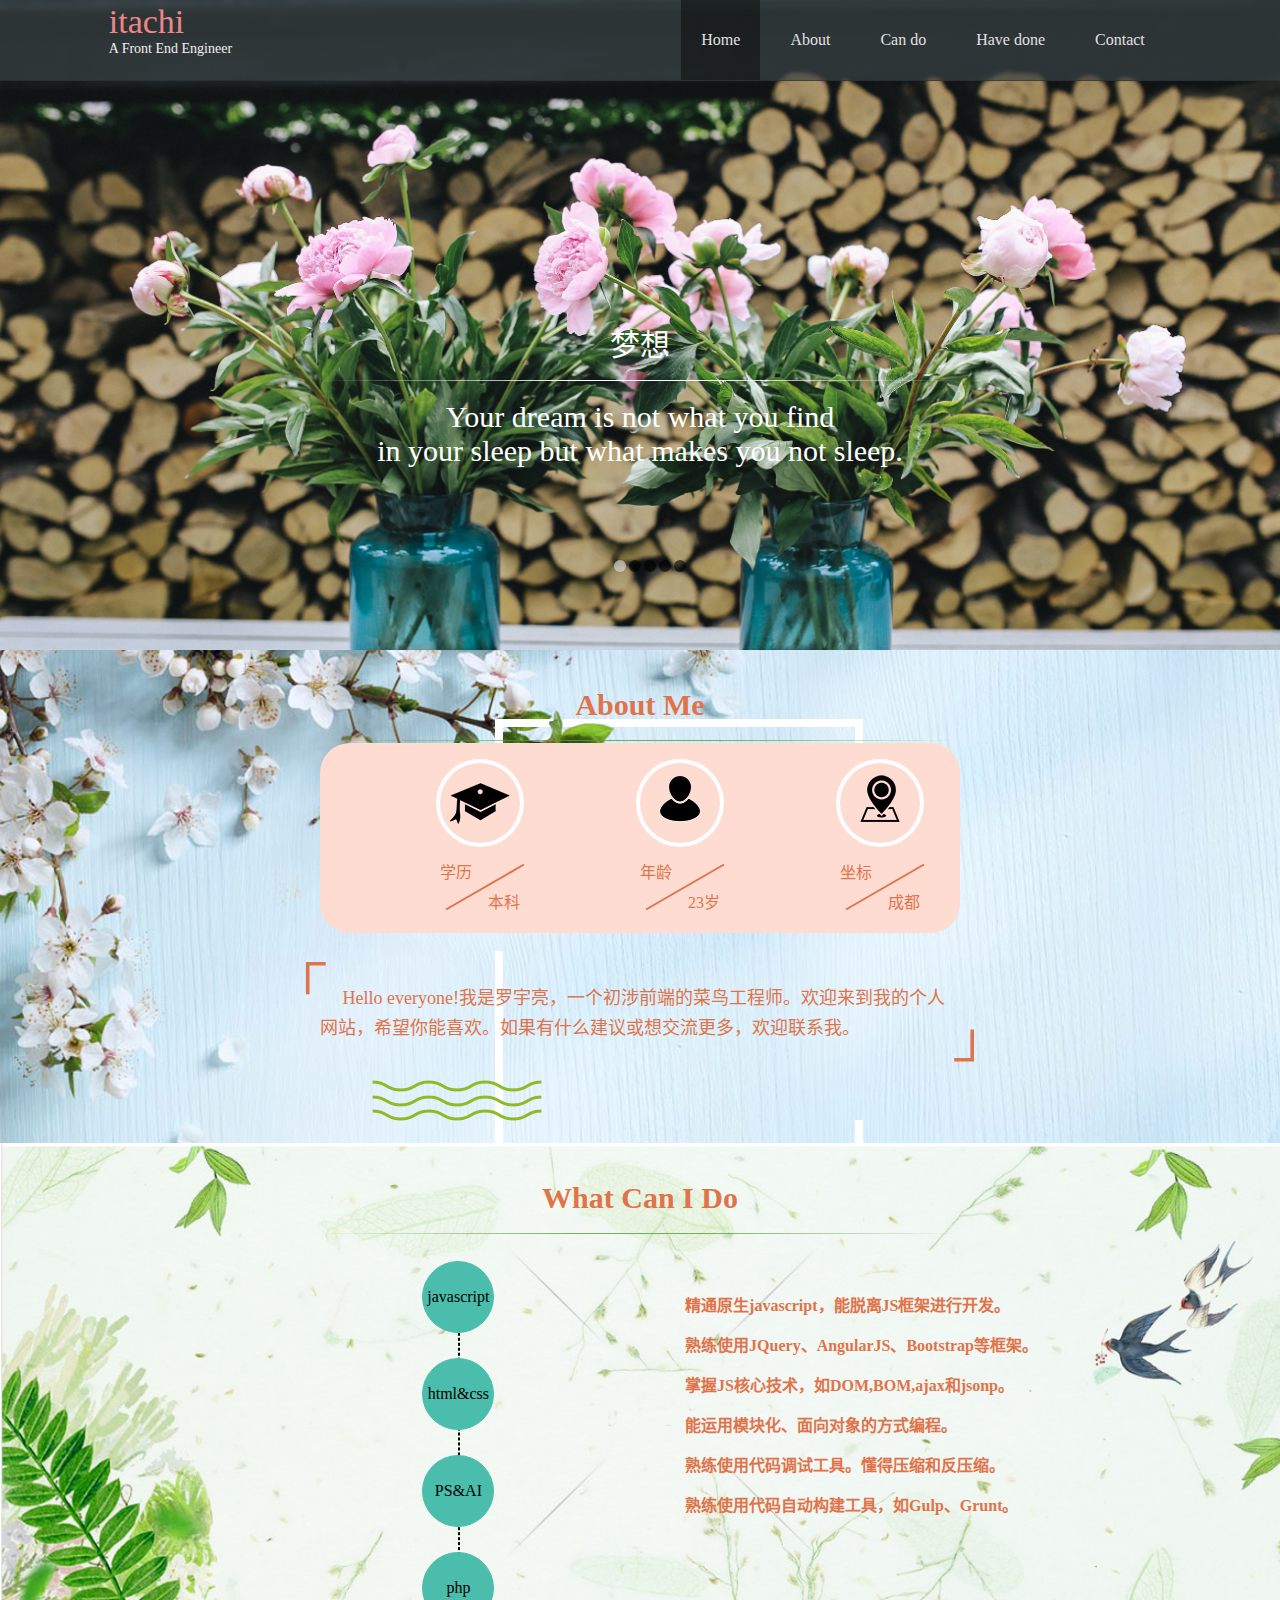
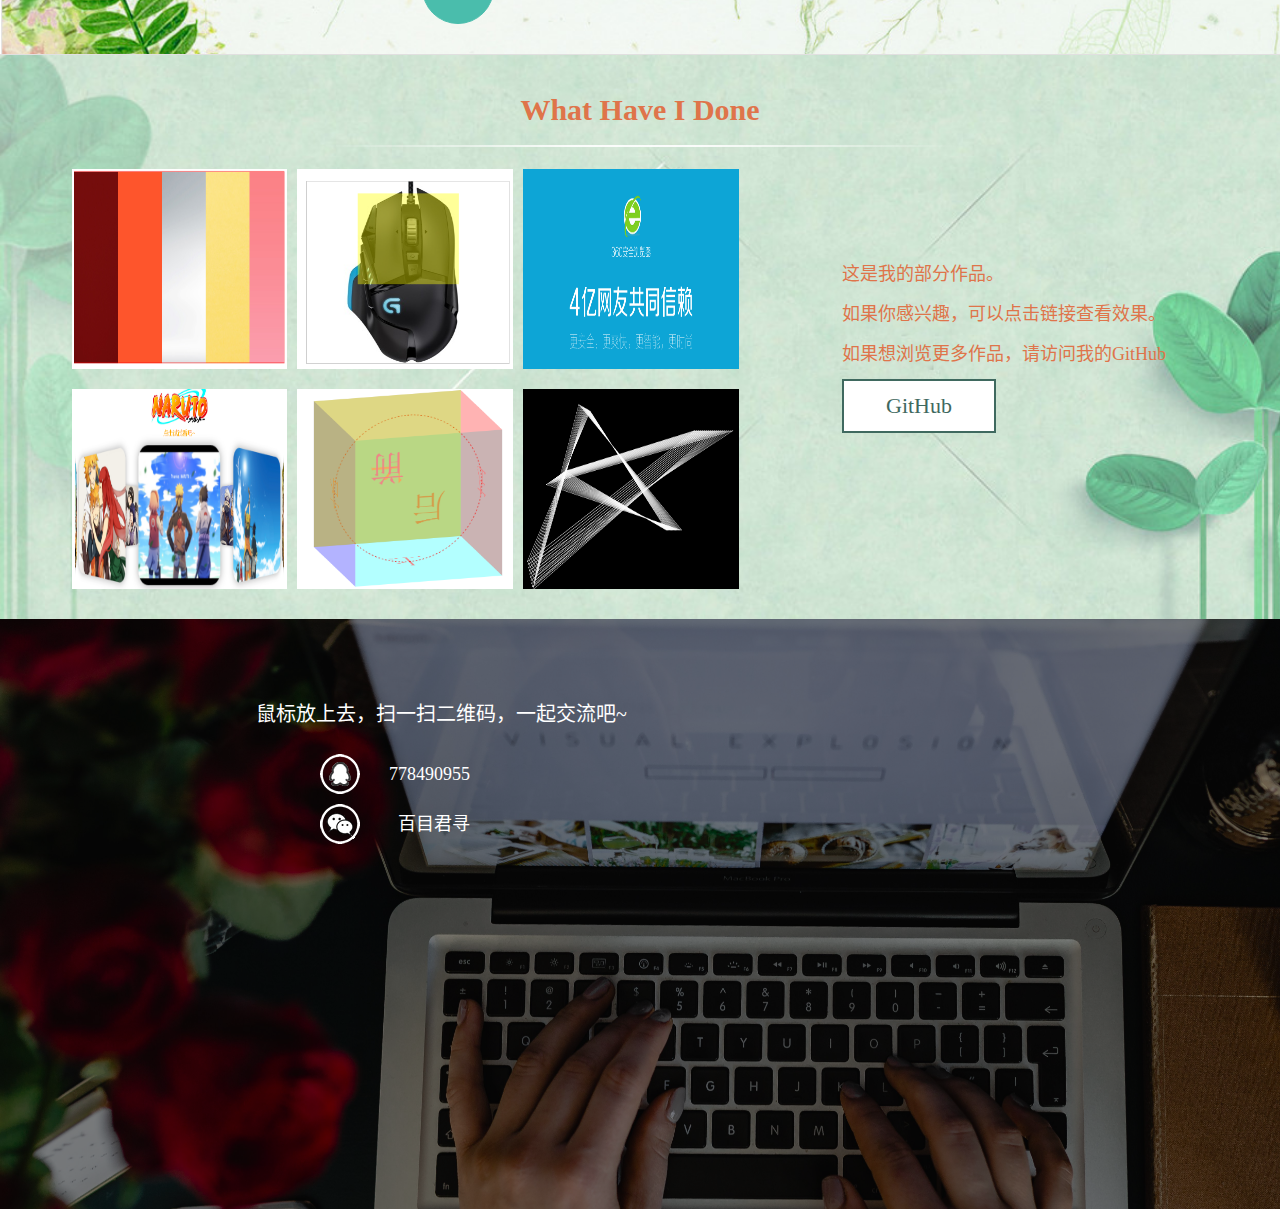
==== index.html @ f3122256 "第一次" ====
<!DOCTYPE html>
<html lang="zh-CN">
<head>
	<meta charset="utf-8">
	<meta http-equiv="X-UA-Compatible" content="IE=edge">
	<meta name="viewport" content="width=device-width, initial-scale=1">
	<title>个站</title>
	<link rel="stylesheet" type="text/css" href="css/itachi.css">
	
</head>
<body>
<!-- 导航栏 -->
	<div id="nav">
				<div class="nav-left">
					<h1 class="cssaccc1d8a619233 it">itachi</h1>
					<h2>A Front End Engineer</h2>
				</div>
				<nav>
					<ul>
						<li class="li-chg banner scroll-chg"><a href='#banner'>Home</a></li>
						<li class="li-chg about"><a href='#about'>About</a></li>
						<li class="li-chg cando"><a href='#cando'>Can do</li>
						<li class="li-chg havedone"><a href='#havedone'>Have done</a></li>
						<li class="li-chg contact"><a href='#contact'>Contact</a></li>
					</ul>
				</nav>
				<div class="nav-mini">
					<div class="menu-cont"><div class="nav-menu"><div class="nav-menu-mask"></div></div></div>
					<ul>
						<li class="li-chg2 banner">Home</li>
						<li class="li-chg2 cando">Can do</li>
						<li class="li-chg2 havedone">Have done</li>
						<li class="li-chg2 about">About</li>
						<li class="li-chg2 contact">Contact</li>
					</ul>
				</div>
	</div>

	<div id="banner">
				<div id="bg"></div>
				<div>
					<div class="bg-1 bg">
						<h3 class="w">梦想</h3>
						<div class="gradi"></div>
						<h4 class="y">Your dream is not what you find<br>in your sleep but what makes you not sleep. </br></h4>
					</div>
					<div class="bg-2 bg">
						<h3 class="w">现实</h3>
						<div class="gradi"></div>
						<h4 class="y">「世界は美しくなんかない。そしてそれ故に。美しい」</h4>
					</div>
					<div class="bg-3 bg">
						<h3 class="w">未来</h3>
						<div class="gradi"></div>
						<h4 class="y">「すべてを失ゎれようとも未来が残っている」</h4>
					</div>	
					<div class="bg-4 bg">
						<h3 class="w">「ここはタフな世界だ。」</h3>
						<div class="gradi"></div>
						<h4 class="y">「希望のあるところには必ず試練があるものだから。」</h4>
					</div>
					<div class="bg-5 bg">
						<h3 class="w">「元気いますか。」</h3>
						<div class="gradi"></div>
						<h4 class="y">「その大切な人を見つけたか。いつか夢は叶いますか。」</h4>
					</div>
				</div>
				<ul class="ban-btn">
					<li></li>
					<li></li>
					<li></li>
					<li></li>
					<li></li>
				</ul>
	</div>
	
	<div id="about" class="clearfix">
				<h2>About Me</h2>
				<div class="gradi-1"></div>
				<div class="about_list_content">
							<div class="about_list about_list1">
								<div class="about_list_eg about_en_edu"></div>
								<div class="about_list_cn about_cn_edu">学历<p>本科</p></div>
							</div>
		                    <div class="about_list">
		                        <div class="about_list_eg about_en_age"></div>
		                        <div class="about_list_cn about_cn_age">年龄<p>23岁</p></div>
		                    </div>
		                    <div class="about_list">
		                        <div class="about_list_eg about_en_loc"></div>
		                        <div class="about_list_cn about_cn_loc">坐标<p>成都</p></div>
		                    </div>
						</div>
						<div class="about_info"><span class='sl'>┌</span><p>&nbsp&nbsp&nbsp&nbsp&nbspHello everyone!我是罗宇亮，一个初涉前端的菜鸟工程师。欢迎来到我的个人网站，希望你能喜欢。如果有什么建议或想交流更多，欢迎联系我。<p><span class='sr'>┘</span></div>
	</div>
	
	<div id="cando">
				<h2>What Can I Do</h2>
				<div class="gradi-1"></div>
				<div class="cont clearfix">
						<div class="cont-l">
						<div class="line"></div>
						<ul class="list">
							<li><span>javascript</span></li>
							<li><span>html&css</span></li>
							<li><span>PS&AI</span></li>
							<li><span>php</span></li>
						</ul>
						</div>
						<div class="cont-r">
							<ul class="main selected">
								<li>精通原生javascript，能脱离JS框架进行开发。</li>
								<li>熟练使用JQuery、AngularJS、Bootstrap等框架。</li>
								<li>掌握JS核心技术，如DOM,BOM,ajax和jsonp。</li>
								<li>能运用模块化、面向对象的方式编程。</li>
								<li>熟练使用代码调试工具。懂得压缩和反压缩。</li>
								<li>熟练使用代码自动构建工具，如Gulp、Grunt。</li>
							</ul>
							<ul class="main">
								<li>精通html+css,能写出兼容各主流浏览器的页面。</li>
								<li>了解w3c标准，了解标签语义化。</li>
								<li>掌握HTML5和CSS3技术，能用新的标签和样式写出<br>更适合现代浏览器的页面。</br></li>
								<li>熟悉响应式布局和屏幕适配技术。</li>
							</ul>
							<ul class="main">
								<li>熟练使用photoshop实现页面的切割和导出。</li>
								<li>能用ps、AI进行简单的平面设计。</li>
								<li>具备较好的美术基础和审美能力，熟悉当前的设计<br>风格和趋势，对色彩敏感</br></li>
							</ul>
							<ul class="main">
								<li>了解PHP常用语法，能阅读PHP文件，便于交互。</li>
								<li>能够独立阅读英语技术文档</li>
							</ul>
						</div>
					</div>
			</div>

			<div id="havedone">
				<h2>What Have I Done</h2>
				<div class="gradi-2"></div>
				<div class="done-left">
					<ul>
						<li>
							<a href="images/demo/hover.jpg" targrt="_blank"><img src="img/accordion.png"  alt="Hover CSS3" /></a>
							<div class="demo-mask">
								<a href="images/demo/hover.jpg" target="_blank" class="demo-link" class="picPos"></a>
							</div>
						</li>
						<li>
							<a href="images/demo/CSS3layout.jpg" targrt="_blank"><img src="img/magnifer.png" alt="CSS3 Layout" /></a>
							<div class="demo-mask">
								<a href="images/demo/CSS3layout.jpg" target="_blank" class="demo-link" class="picPos"></a>
							</div>
							</li>
						<li>
							<a href="images/demo/auto-serve.jpg" targrt="_blank"><img src="img/360.png"/></a>
							<div class="demo-mask">
								<a href="images/demo/auto-serve.jpg" target="_blank" class="demo-link" class="picPos"></a>
							</div>
						</li>
						<li>
							<a href="images/demo/nanling.jpg" targrt="_blank"><img src="img/rotate.png"/></a>
							<div class="demo-mask">
								<a href="images/demo/nanling.jpg" target="_blank" class="demo-link" class="picPos"></a>
							</div>
						</li>
						<li>
							<a href="images/demo/hn.png" targrt="_blank"><img src="img/3Dbox.png"/></a>
							<div class="demo-mask">
								<a href="images/demo/hn.png" target="_blank" class="demo-link" class="picPos"></a>
							</div>
						</li>
						<li>
							<a href="images/demo/chuzhou.png" targrt="_blank"><img src="img/canvas.png"/></a>
							<div class="demo-mask">
								<a href="images/demo/chuzhou.png" target="_blank" class="demo-link" class="picPos"></a>
							</div>
						</li>
					</ul>
				</div>
				<div class="done-right">
					<div class="text">
						<p>这是我的部分作品。</p>
						<p>如果你感兴趣，可以点击链接查看效果。</p>
						<p>如果想浏览更多作品，请访问我的GitHub</p>
						<a class="btn" href="" target="_blank">GitHub</a>
					</div>
				</div>
			</div>

			<div id="contact">
				<div id="con-mask"></div>
				<div class="con-cont">
					<div id="con-p"><p>鼠标放上去，扫一扫二维码，一起交流吧~</p></div>
					<div class="con-left">
						<p id="p1"><span>778490955</span></p>
						<p id="p2"><span>百目君寻</span></p>
					</div>
					<div class="con-right">
						<img src="img/qq.png" alt="QQ二维码" id="qr1">
						<img src="img/weixin.png" alt="微信二维码" id="qr2">
					</div>
				</div>
			</div>
		</div>

	<script src="js/jquery.min.js"></script>
	<script type="text/javascript" src="js/base.js"></script>
</body>
</html>
---- css/itachi.css ----
body,div,dl,dt,dd,ul,ol,li,h1,h2,h3,h4,h5,h6,pre,code,form,fieldset,legend,input,button,textarea,p,blockquote,th,td { margin:0; padding:0; }
h1, h2, h3, h4, h5, h6 { font-weight:normal; font-size:100%; }
ol,ul,li { list-style:none; }
a { color:#555; text-decoration:none; }
a:hover { text-decoration:none; }
.clearfix:after{content: '';display: block;height: 0;line-height: 0;visibility: hidden;clear: both;zoom:1;}


.section {
    position: relative;
   
}

#nav{width:100%;height:80px;background-color:rgba(57,66,69,0.7);position:absolute;top:0;left:0;z-index:2;border-bottom:1px solid rgba(37,42,45,0.5);}
.nav-left{float:left;width:180px;height:80px;margin-left:8.5%;cursor:default;}
.it{font-size: 34px;color:#EE8687;margin-top: 3px;}
.nav-left h2{font:300 14px "Microsoft Yahei";color:rgb(241,241,241);}
nav{float:right;margin-right:9%;}
.li-chg{float:left;height:80px;padding:0 20px;font:400 16px/80px "Raleway47dda9cb16814";margin-left:10px;
	cursor:pointer;}
.li-chg a{color:rgb(225,225,225);}
.li-chg:hover{background:rgba(0,0,0,0.4);color:#fff;}
.scroll-chg{background:rgba(0,0,0,0.4);color:#fff;}
.nav-mini{position:absolute;right:0px;top:0;background:rgba(57,66,69,0.7);}
.menu-cont{width:90px;height:60px;overflow:hidden;display:none;}
.nav-menu{width:40px;height:35px;background:url(../img/menu.gif) no-repeat;background-size:90%;margin-top:13px;margin-left:25px;display:none;}
.nav-menu-mask{width:100%;height:100%;background:rgba(0,0,0,0.05);}
.nav-mini ul{background:#333;border-radius:5px;display:none;}
.nav-mini li{height:35px;line-height:35px;width:90px;margin:2px 0;background:rgba(57,66,69,0.7);color:#ddd;text-align:center;cursor:pointer;}

/* bg */
#bg{width:100%;height:650px;background:url(../img/bg-0.jpg) center center no-repeat rgba(0,0,0,0.8);background-size:cover;}
.bg{width:100%;height:650px;background:rgba(0,0,0,0.2);position:absolute;top:0;left:0; text-align:center;color:#fff;background-size:cover;}
.bg h3{text-align:center;position:absolute;width:90%;font:30px "Tahoma";top:320px;transition:all 2s;opacity:0;}
.gradi{width:100%;height:1px;background:rgba(255,255,255,0) 
	linear-gradient(to right,rgba(255,255,255,0) 0%,rgba(255,255,255,0) 25%,rgba(255,255,255,1) 45%,
		rgba(255,255,255,1) 55%,rgba(255,255,255,0) 75%,rgba(255,255,255,0) 100%);
	position:absolute;top:380px;}
.bg h4{text-align:center;position:absolute;font:30px "Raleway47dda9cb16814";width:90%;top:400px;transition:all 2s;opacity:0;}
.bg-2 .bg-3 .bg-4 .bg-5{display: none;}
.bg .y{left:1%;}
.bg .w{left:-3%;}

/******************/
.bg-1 h3{left:-6%;}
.bg-1 h3.bgchg{left:5%;opacity:1;}
.bg-1 h4{left:1%;}
.bg-1 h4.bgchg{left:5%;opacity:1;}

.bg-2 h3{top:200px;}
.bg-2 h3.bgchg{top:310px;opacity:1;}
.bg-2 h4{top:470px;}
.bg-2 h4.bgchg{top:390px;opacity:1;}

.bg-3 h3{left:-6%;top:230px;}
.bg-3 h3.bgchg{left:-3%;top:310px;opacity:1;}
.bg-3 h4{left:6%;top:470px;}
.bg-3 h4.bgchg{left:1%;top:390px;opacity:1;}

.bg-4 h3{top:310px;}
.bg-4 h3.bgchg{top:310px;opacity:1;}
.bg-4 h4{top:470px;}
.bg-4 h4.bgchg{top:390px;opacity:1;}

.bg-5 h3{top:200px;}
.bg-5 h3.bgchg{top:310px;opacity:1;}
.bg-5 h4{left:10%;}
.bg-5 h4.bgchg{left:1%;opacity:1;}
.ban-btn{width:75px;height:12px;position:absolute;top:560px;left:47.7%;}
.ban-btn li{float:left;width:12px;height:12px;margin-left:3px;border-radius:6px;background:rgba(0,0,0,0.6);cursor:pointer;}
.ban-btn li:first-child{background:rgba(225,225,225,0.6);}

/* about */
#about{background:url(../img/bg-a.jpg); padding-top: 30px;height:100%;}
.about_list_content {
	margin: 0 auto;
	width: 50%;
	height: 150px;
	padding: 20px 0;
	border-radius: 30px;
	background: #fedcd2;
}
.about_list {
	float: left;
	margin-left: 120px;
	cursor: pointer;
}
#about_list1 {
	margin-left: 60px;
}
.about_list:hover .about_list_eg {
	background: rgba(255,255,255,1);
	color: #702fa8;
	box-shadow: 0 0 0 8px rgba(255,255,255,0.3);
}
.about_list_eg {
	width: 80px;
	height: 80px;
	box-shadow: 0 0 0 4px rgba(255,255,255,1);
	border-radius: 50%;
	overflow: hidden;
	color: #df744a;
	-webkit-transition: background 1s, color 1s, box-shadow 1s;
	transition: background 1s, color 1s, box-shadow 1s;
}
.about_list_eg:before {
	display: block;
	line-height: 130px;
	text-align: center;
}
.about_en_edu:before{
	content: url(../img/education.png);
}
.about_en_age:before {
	content: url(../img/age.png);
}
.about_en_loc:before {
	content: url(../img/location.png);
}
.about_list_cn {
	padding-top: 20px;
	position: relative;
	color: #df744a;
	font:400 16px/20px 微软雅黑;
}
.about_list_cn p {
	padding-top: 10px;
	text-align: right;
	font-size: 16px;
}
.about_list_cn p:before {
	display: block;
	content: "";
	position: absolute;
	background: #df744a;
	height: 2px;
	width: 90px;
	bottom: 25px;
	-webkit-transform: rotate(-30deg);
	transform: rotate(-30deg);
}
.about_info {
	margin: 50px auto 0px;
	height: 160px;
	width: 50%;
	position: relative;
}
.about_info span{font-size: 50px;color:#df744a;position:absolute;}
.sl{left:-30px;top:-50px;}
.sr{right:-30px;}
.about_info p{font:300 18px/30px 微软雅黑;color:#df744a;}
#about h2,#cando h2,#havedone h2{font:700 30px/50px "Raleway47dda9cb16814";text-align:center;
color:#df744a;}
#havedone h2 .current{opacity: 1;transition:all 1s;}



/* cando */
#cando{background: url(../img/summer.png) no-repeat;background-size: cover;padding: 30px 0;height: 100%;}
.cont{width:70%;margin:0 auto;}
.gradi-1{width:100%;height:1px;
	background:rgba(0,0,0,0) linear-gradient(to right,rgba(0,0,0,0) 0%,rgba(0,0,0,0) 25%,rgba(84,157,60,0.8) 45%,
		rgba(84,157,60,0.8) 55%,rgba(0,0,0,0) 75%,rgba(0,0,0,0) 100%);margin:10px 0 2px 0;}
.cont-l{float:left;position: relative;}
.cont-r{float:right;height:200px;margin-top: 50px;line-height:40px;}
.list li{font-size: 16px;height: 70px;width: 70px;border-radius: 50%;background:#4ABDAC;border:1px solid #4ABDAC;
	text-align: center;line-height: 70px;margin-top:25px;margin-left:80%;float:left;position:relative;cursor: pointer;}
.line{border:1px dashed;height:80%;position: absolute;right:7%;top:42px;}
.main{margin-right: 50px;display: none;color:#df744a;font-weight: 600;}
.list li.active{background:#EE8687;}
.cont-r .main.selected{display:block;}

#contact{height:590px;width:100%;position:relative;background: url(../img/bg-0.jpg);background-size: cover;}

.con-cont{overflow:hidden;z-index:1;position:absolute;
	left:0;top:0;width:100%;}
#con-mask{width:100%;height:100%;
background:rgba(0,0,0,0.5);z-index:0;
position:absolute;left:0;top:0;}
.con-left{float:left;margin-left:25%;margin-top:20px;width:150px;}
.con-left p{height:50px;color: #fff;
cursor:pointer;}
#con-p{margin-left:20%;font-size: 20px;
margin-top:80px;line-height:30px;color:#fff;}
#p1{background:url(../img/icon_qq.png) no-repeat left center;}
#p2{background:url(../img/icon_weixin.png) no-repeat left center;}
.con-right{float:right;margin-right:10%;width:287px;height:500px;margin-top:-60px;background:url(../img/phone.png) no-repeat center center;position:relative;
	transition:all 0.6s;opacity:0;margin-right:-100px; }
.con-left span{float:right;line-height: 50px;font-size: 18px;}
.con-right img{width:150px;height:150px;position:absolute;top:120px;left:40px;}
.in{opacity: 1;margin-right:100px;}
#qr1,#qr2{display:none;}

/* havedo */
#havedone{border-top:1px solid #e1e0e0;overflow: hidden;background:url(../img/yezi.png) no-repeat;
	background-size: cover;position: relative;padding: 30px 0;}
.done-left{width:64%;float:left;}
.gradi-2{width:100%;height:2px;
background:rgba(0,0,0,0) linear-gradient(to right,rgba(0,0,0,0) 0%,rgba(0,0,0,0) 25%,rgba(255,255,255,0.9) 45%,
		rgba(255,255,255,0.9) 55%,rgba(0,0,0,0) 75%,rgba(0,0,0,0) 100%);margin:10px 0 2px 0;}
#havedone ul{width:85%;height:auto;margin:0 auto;}
#havedone li{float:left;width:31%;margin-left:1.45%;margin-top:20px;
	overflow:hidden;position:relative;height:200px;}
#havedone img{width:100%;height:200px;
	transition:all 1s;
	-moz-transition:all 1s;
	-ms-transition:all 1s;
	-webkit-transition:all 1s;
	-o-transition:all 1s;}
.demo-mask{width:100%;height:100%;background:rgba(0,0,0,0);position:absolute;top:0;left:0;z-index:1;opacity:0;
	transition:all 1s;
	-moz-transition:all 1s;
	-ms-transition:all 1s;
	-webkit-transition:all 1s;
	-o-transition:all 1s;}
.demo-link{display:block;width:50px;height:50px;border:1px solid #fff;border-radius:4px;
	background:url(../img/icon_pre.png) no-repeat center center;background-size:50%;;position:absolute;
	top:41%;left:42%;transition:all 1s;}
#havedone li:hover .demo-mask{background:rgba(236,141,142,0.4);opacity:1;}
#havedone li:hover img{
	transform:scale(1.1,1.1);
	-moz-transform:scale(1.1,1.1);
	-ms-transform:scale(1.1,1.1);
	-webkit-transform:scale(1.1,1.1);
	-o-transform:scale(1.1,1.1);}
.done-right{float:right;position: relative;width:35%;height:300px;}
.text{position: absolute;top:100px;left:0;}
.done-right p{margin:10px 0 0 10px;font:300 18px/30px "microsoft yahei";color:#df744a;}
.btn{width: 150px;margin: 10px 10px;height: 50px;line-height: 50px;text-align: center;border: 2px solid #3f695f;background: #fff;
    font-size: 22px;color: #3f695f;display: block;}

@media screen and (max-width:500px){
	.it,.f{margin:7px 0 3px 3px;}
	.cont{width:90%;}
	.list li{margin-left:10px;height: 65px;width:65px;line-height: 65px;margin-top: 20px;font-size: 12px;}
	.cont-r{margin-top: 10px;line-height: 30px;}
	.main{margin-right: 0;}
	.con-right{margin-top:1px;margin-right:-30px;}
	.done-left{width:100%;float:none;}
	#havedone ul{width:100%;}
	#havedone li{width: 47%;height:180px;margin-left: 2%;}
	.done-right{float:left;width:100%;}
	.text{top:0;}
}
@media screen and (max-width:1000px){
	.nav-left{width:80px;}
	.nav-left h1{font-size:20px;}
	.nav-left h2{font-size:10px;}
	.li-chg{padding:0 10px;margin-left:0;}
}
@media screen and (max-width:700px){
	#nav{height:60px;}
	nav{display:none;}
	.nav-menu,.menu-cont{display:block;}
	.nav-left{width:180px;height:60px;}
	.nav-left h1{font-size:30px;margin-top:6px;}
	.line{display:none;}
	.about_list_content{width:80%;}
	.about_list_eg{width:70px;height:70px;}
	.about_list{margin-left: 20px;}
	.about_list_cn p:before{width: 60px;}
	.about_info{width: 90%;}
}
@media screen and (min-width:1000px){
.r{width:40%;margin-right: 5%;}
.r li a{height:80px;font:100 16px/50px "microsoft yahei";}
}
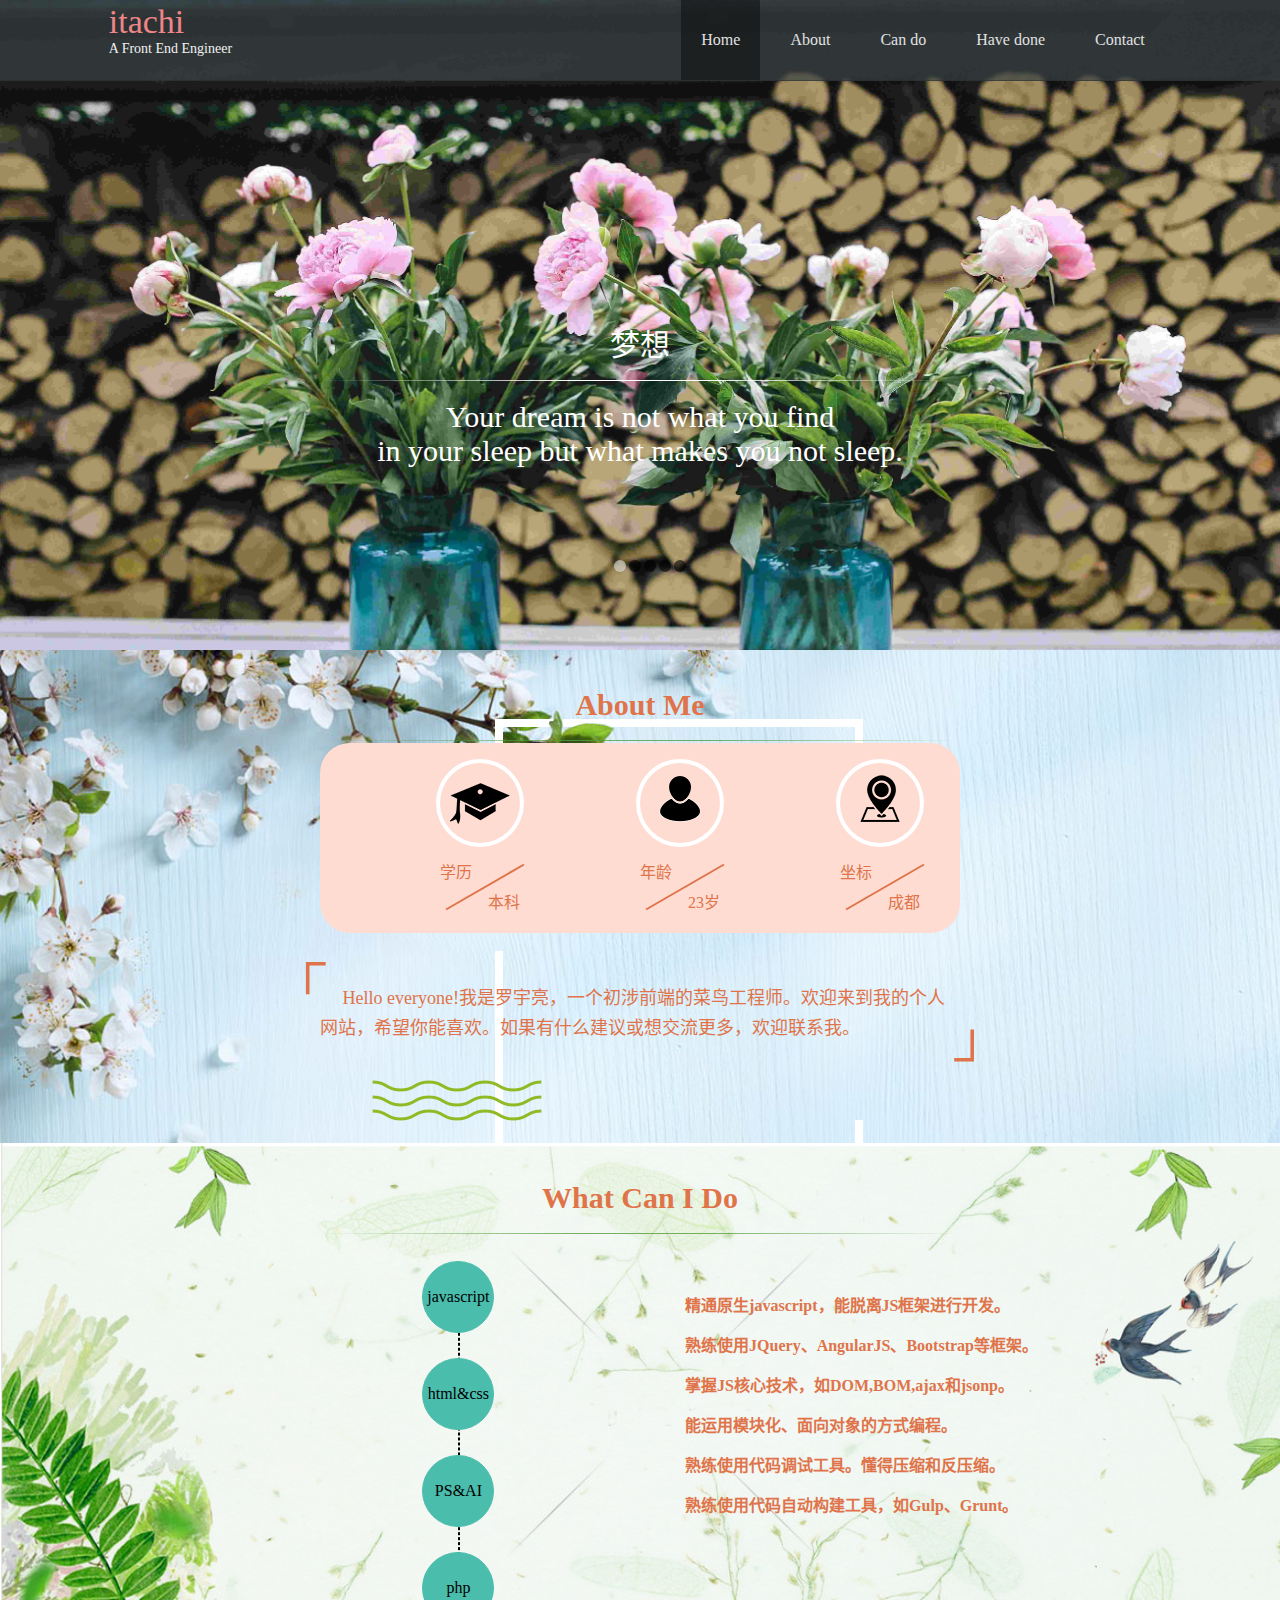
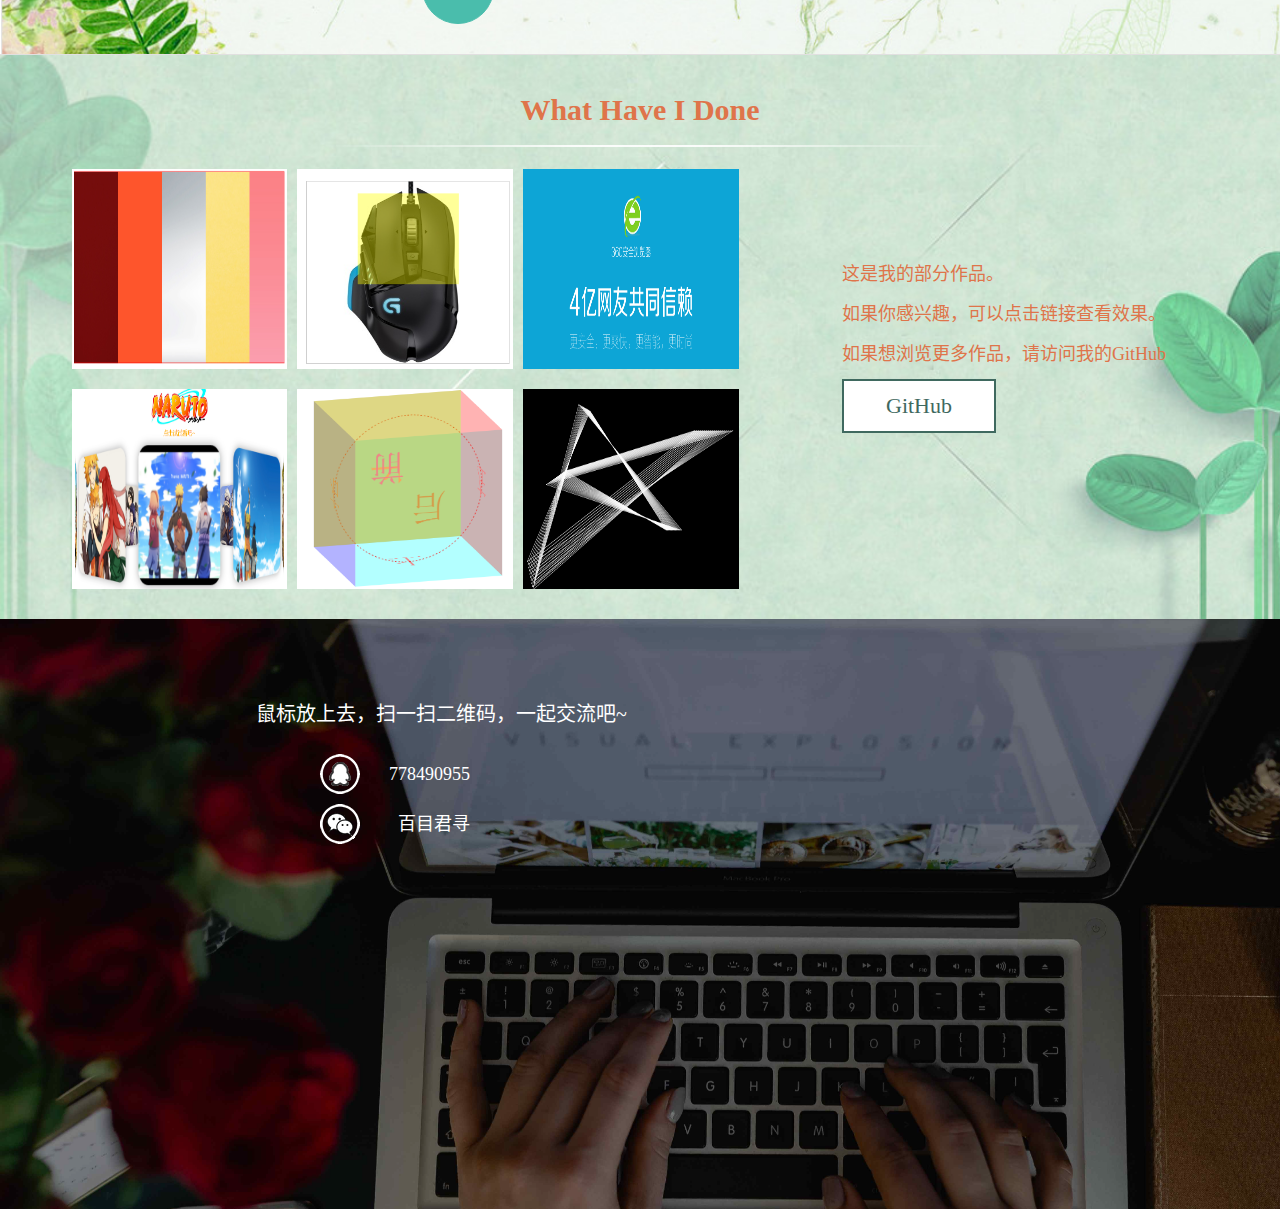
==== commit 6d71ebee: "第二次’" ====
--- a/index.html
+++ b/index.html
@@ -5,8 +5,7 @@
 	<meta http-equiv="X-UA-Compatible" content="IE=edge">
 	<meta name="viewport" content="width=device-width, initial-scale=1">
 	<title>个站</title>
-	<link rel="stylesheet" type="text/css" href="css/itachi.css">
-	
+	<link rel="stylesheet" type="text/css" href="css/itachi.css">	
 </head>
 <body>
 <!-- 导航栏 -->
--- a/css/itachi.css
+++ b/css/itachi.css
@@ -4,12 +4,6 @@
 a { color:#555; text-decoration:none; }
 a:hover { text-decoration:none; }
 .clearfix:after{content: '';display: block;height: 0;line-height: 0;visibility: hidden;clear: both;zoom:1;}
-
-
-.section {
-    position: relative;
-   
-}
 
 #nav{width:100%;height:80px;background-color:rgba(57,66,69,0.7);position:absolute;top:0;left:0;z-index:2;border-bottom:1px solid rgba(37,42,45,0.5);}
 .nav-left{float:left;width:180px;height:80px;margin-left:8.5%;cursor:default;}
@@ -29,7 +23,7 @@
 .nav-mini li{height:35px;line-height:35px;width:90px;margin:2px 0;background:rgba(57,66,69,0.7);color:#ddd;text-align:center;cursor:pointer;}
 
 /* bg */
-#bg{width:100%;height:650px;background:url(../img/bg-0.jpg) center center no-repeat rgba(0,0,0,0.8);background-size:cover;}
+#bg{width:100%;height:650px;background:url(../img/bg-0.jpeg) center center no-repeat rgba(0,0,0,0.8);background-size:cover;}
 .bg{width:100%;height:650px;background:rgba(0,0,0,0.2);position:absolute;top:0;left:0; text-align:center;color:#fff;background-size:cover;}
 .bg h3{text-align:center;position:absolute;width:90%;font:30px "Tahoma";top:320px;transition:all 2s;opacity:0;}
 .gradi{width:100%;height:1px;background:rgba(255,255,255,0) 
@@ -170,7 +164,7 @@
 .list li.active{background:#EE8687;}
 .cont-r .main.selected{display:block;}
 
-#contact{height:590px;width:100%;position:relative;background: url(../img/bg-0.jpg);background-size: cover;}
+#contact{height:590px;width:100%;position:relative;background: url(../img/bg-0.jpeg);background-size: cover;}
 
 .con-cont{overflow:hidden;z-index:1;position:absolute;
 	left:0;top:0;width:100%;}
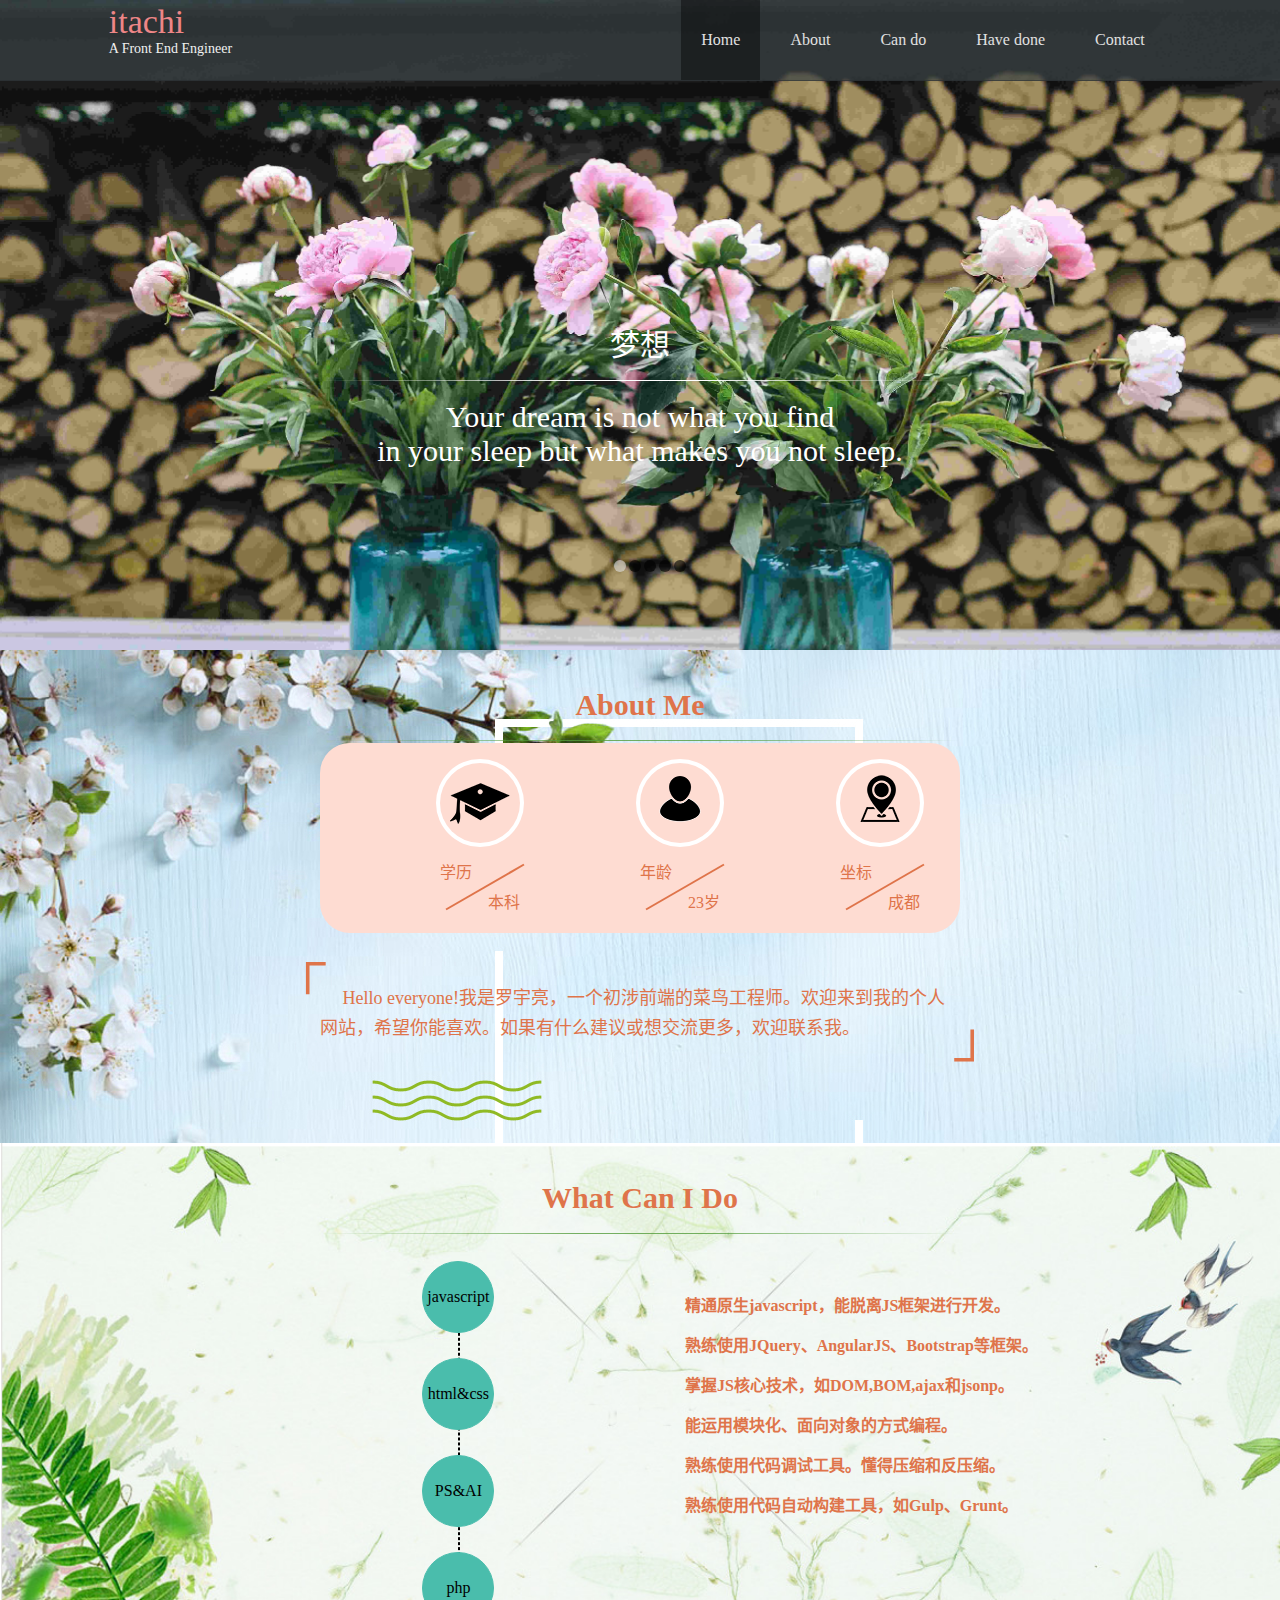
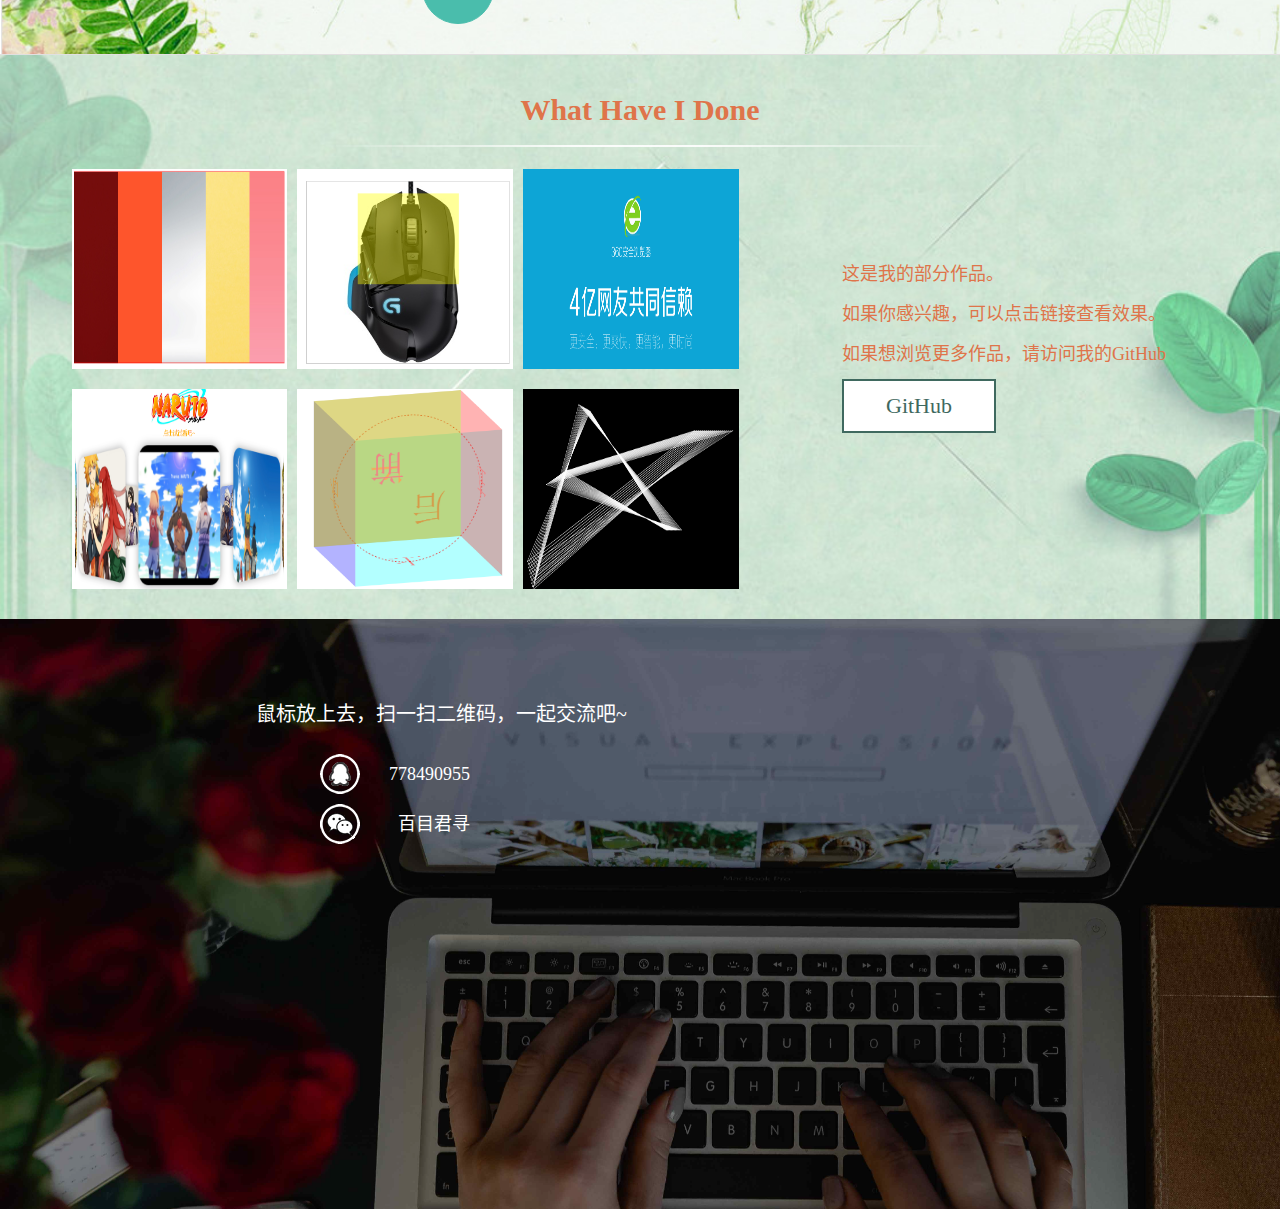
==== commit 06fa3670: "third" ====
--- a/index.html
+++ b/index.html
@@ -140,39 +140,39 @@
 				<div class="done-left">
 					<ul>
 						<li>
-							<a href="images/demo/hover.jpg" targrt="_blank"><img src="img/accordion.png"  alt="Hover CSS3" /></a>
-							<div class="demo-mask">
-								<a href="images/demo/hover.jpg" target="_blank" class="demo-link" class="picPos"></a>
-							</div>
-						</li>
-						<li>
-							<a href="images/demo/CSS3layout.jpg" targrt="_blank"><img src="img/magnifer.png" alt="CSS3 Layout" /></a>
-							<div class="demo-mask">
-								<a href="images/demo/CSS3layout.jpg" target="_blank" class="demo-link" class="picPos"></a>
+							<img src="img/accordion.png"  />
+							<div class="demo-mask">
+								<a href="demo/sfq.html" target="_blank" class="demo-link"></a>
+							</div>
+						</li>
+						<li>
+							<img src="img/magnifer.png" />
+							<div class="demo-mask">
+								<a href="demo/fdj.html" target="_blank" class="demo-link"></a>
 							</div>
 							</li>
 						<li>
-							<a href="images/demo/auto-serve.jpg" targrt="_blank"><img src="img/360.png"/></a>
-							<div class="demo-mask">
-								<a href="images/demo/auto-serve.jpg" target="_blank" class="demo-link" class="picPos"></a>
-							</div>
-						</li>
-						<li>
-							<a href="images/demo/nanling.jpg" targrt="_blank"><img src="img/rotate.png"/></a>
-							<div class="demo-mask">
-								<a href="images/demo/nanling.jpg" target="_blank" class="demo-link" class="picPos"></a>
-							</div>
-						</li>
-						<li>
-							<a href="images/demo/hn.png" targrt="_blank"><img src="img/3Dbox.png"/></a>
-							<div class="demo-mask">
-								<a href="images/demo/hn.png" target="_blank" class="demo-link" class="picPos"></a>
-							</div>
-						</li>
-						<li>
-							<a href="images/demo/chuzhou.png" targrt="_blank"><img src="img/canvas.png"/></a>
-							<div class="demo-mask">
-								<a href="images/demo/chuzhou.png" target="_blank" class="demo-link" class="picPos"></a>
+							<img src="img/360.png"/>
+							<div class="demo-mask">
+								<a href="demo/360.html" target="_blank" class="demo-link"></a>
+							</div>
+						</li>
+						<li>
+							<img src="img/rotate.png"/>
+							<div class="demo-mask">
+								<a href="demo/rotate.html" target="_blank" class="demo-link"></a>
+							</div>
+						</li>
+						<li>
+							<img src="img/3Dbox.png"/>
+							<div class="demo-mask">
+								<a href="demo/3Dbox.html" target="_blank" class="demo-link"></a>
+							</div>
+						</li>
+						<li>
+							<img src="img/canvas.png"/>
+							<div class="demo-mask">
+								<a href="demo/canvas.html" target="_blank" class="demo-link"></a>
 							</div>
 						</li>
 					</ul>
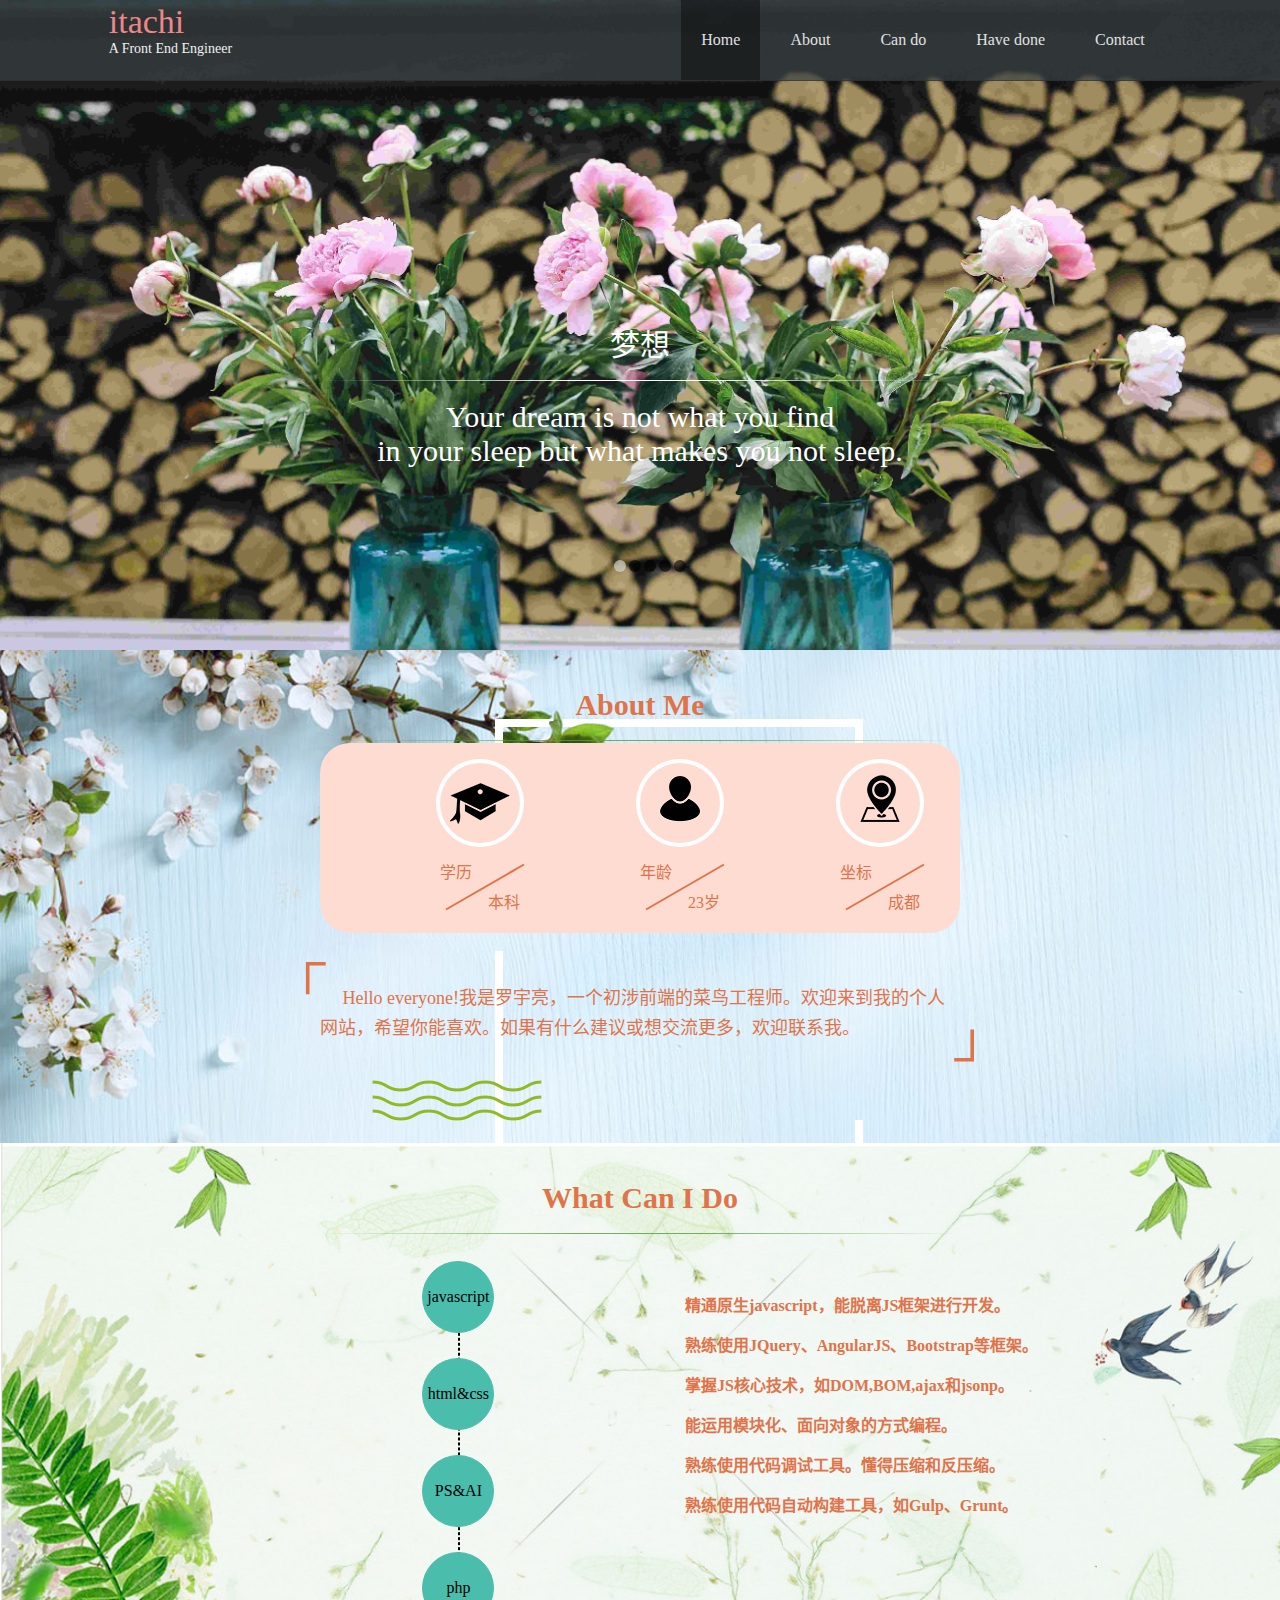
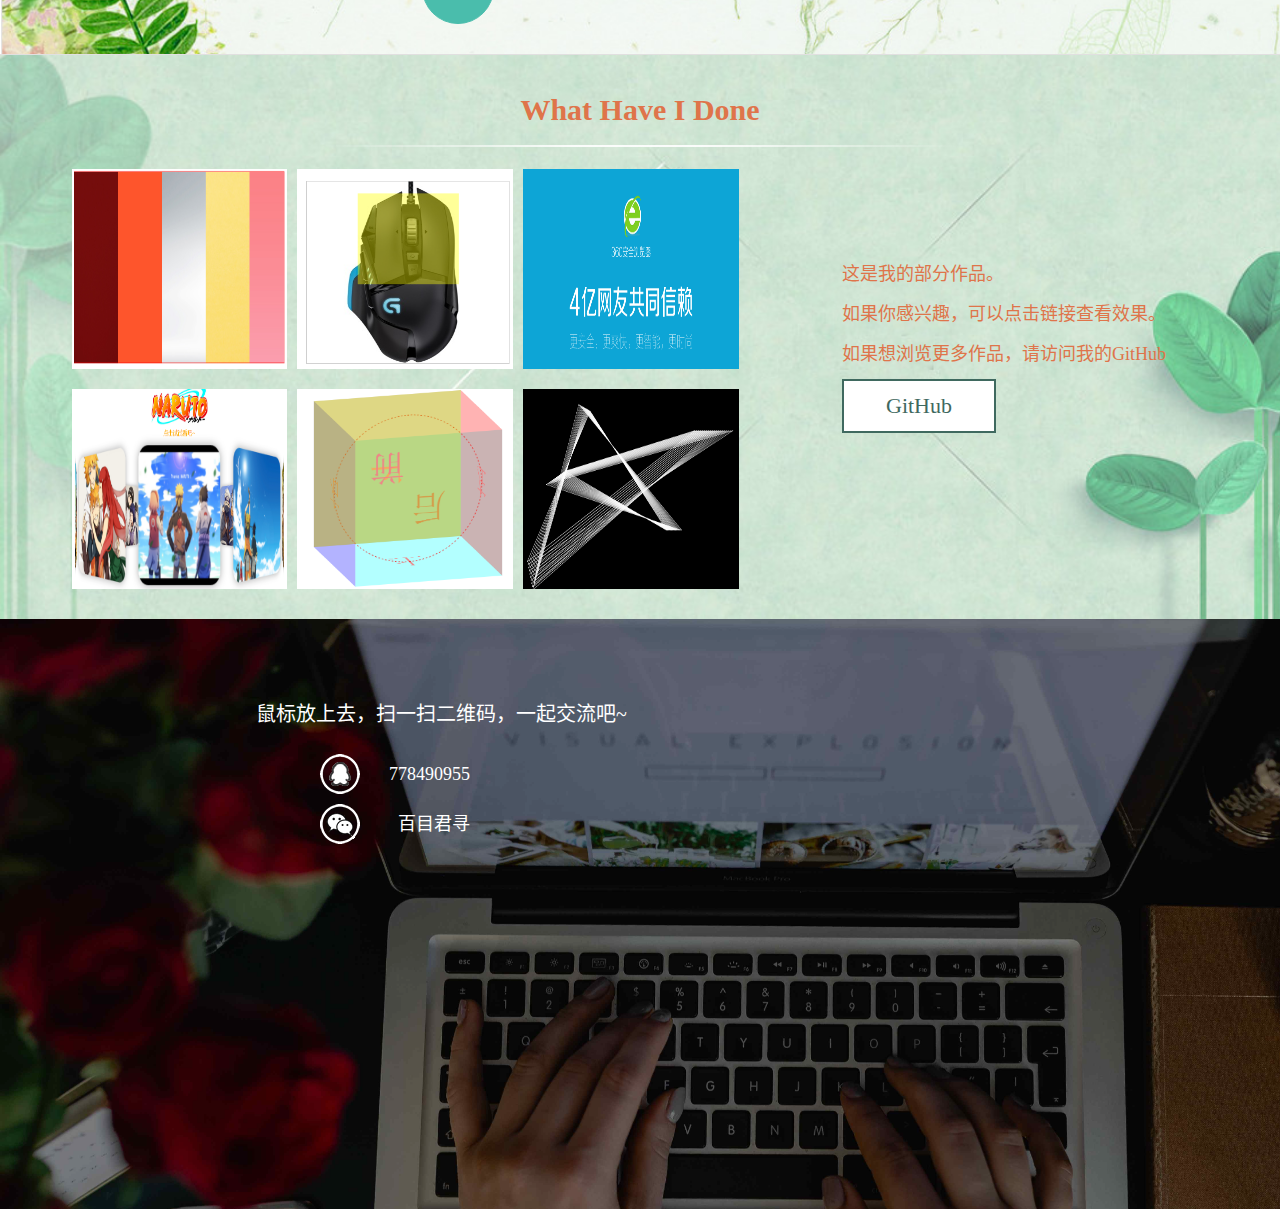
==== commit 4966f7a0: "a" ====
--- a/index.html
+++ b/index.html
@@ -182,7 +182,7 @@
 						<p>这是我的部分作品。</p>
 						<p>如果你感兴趣，可以点击链接查看效果。</p>
 						<p>如果想浏览更多作品，请访问我的GitHub</p>
-						<a class="btn" href="" target="_blank">GitHub</a>
+						<a class="btn" href="https://github.com/itacha" target="_blank">GitHub</a>
 					</div>
 				</div>
 			</div>
